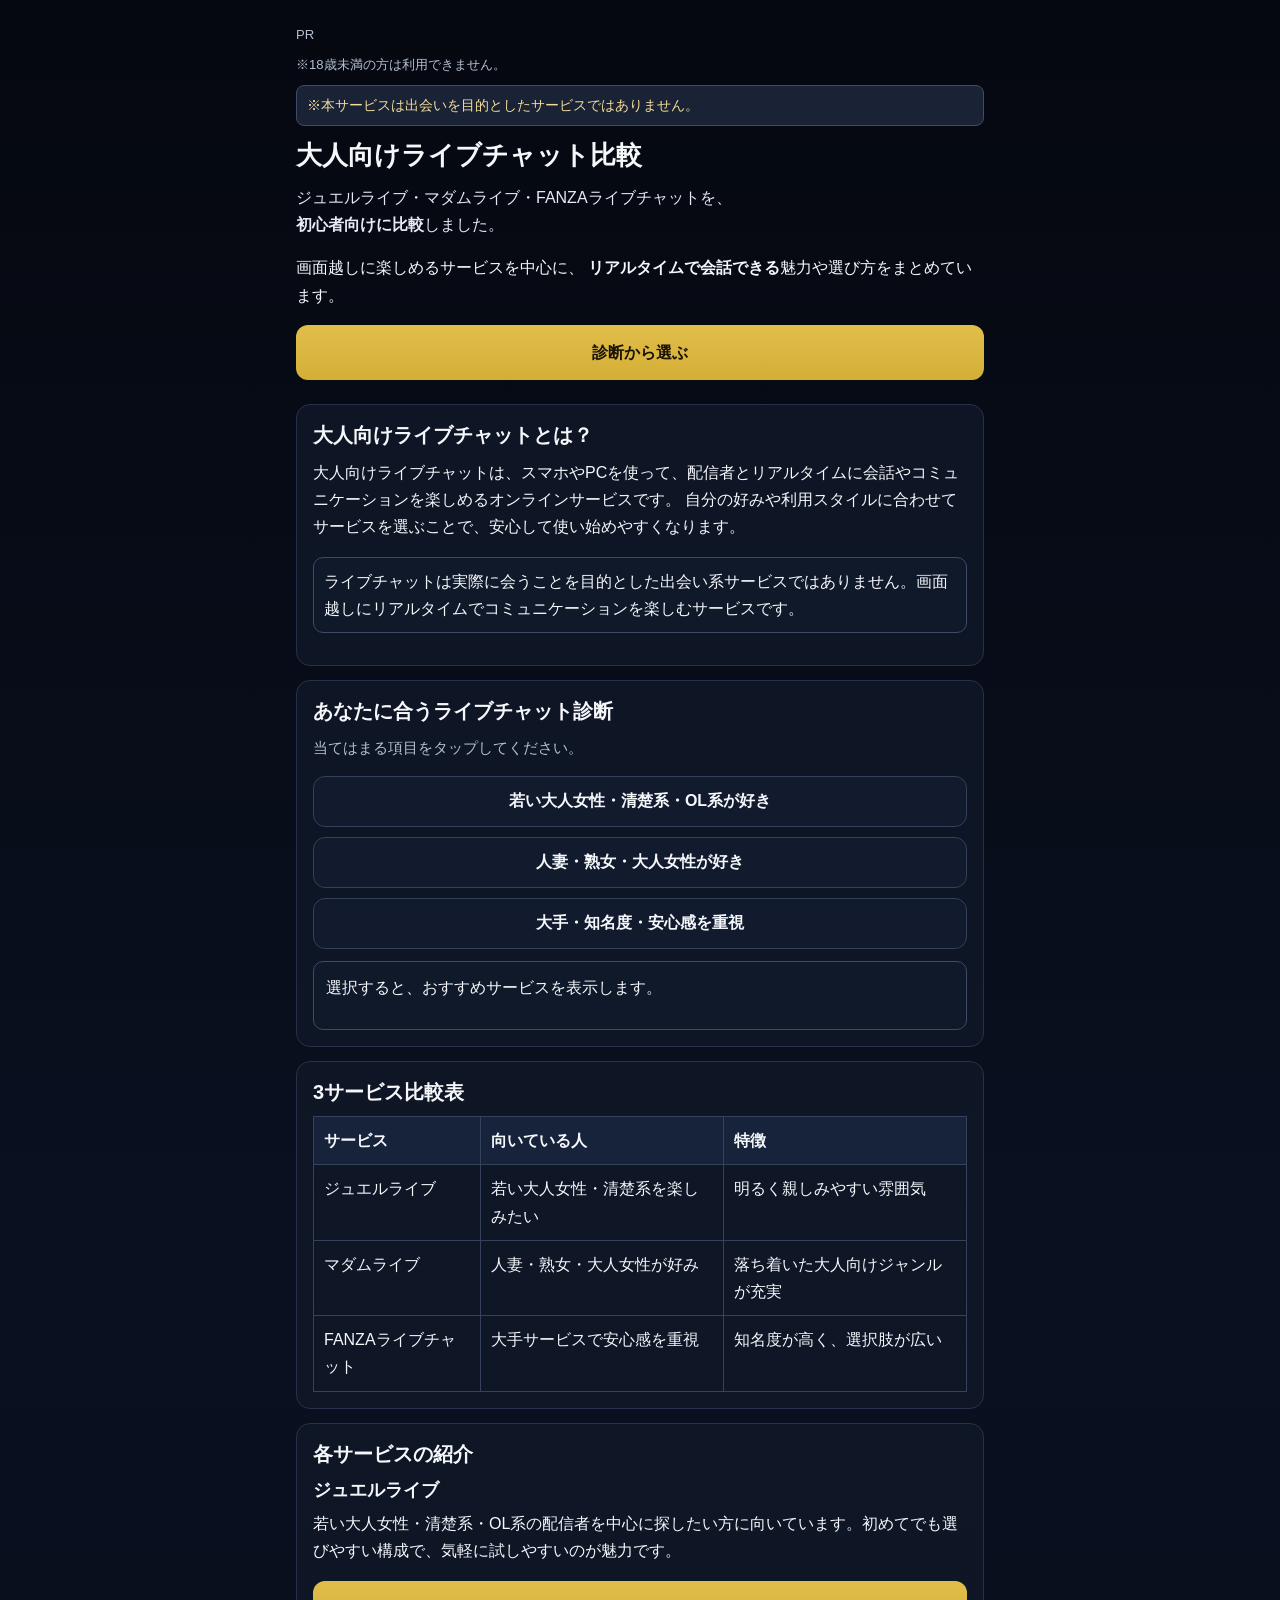
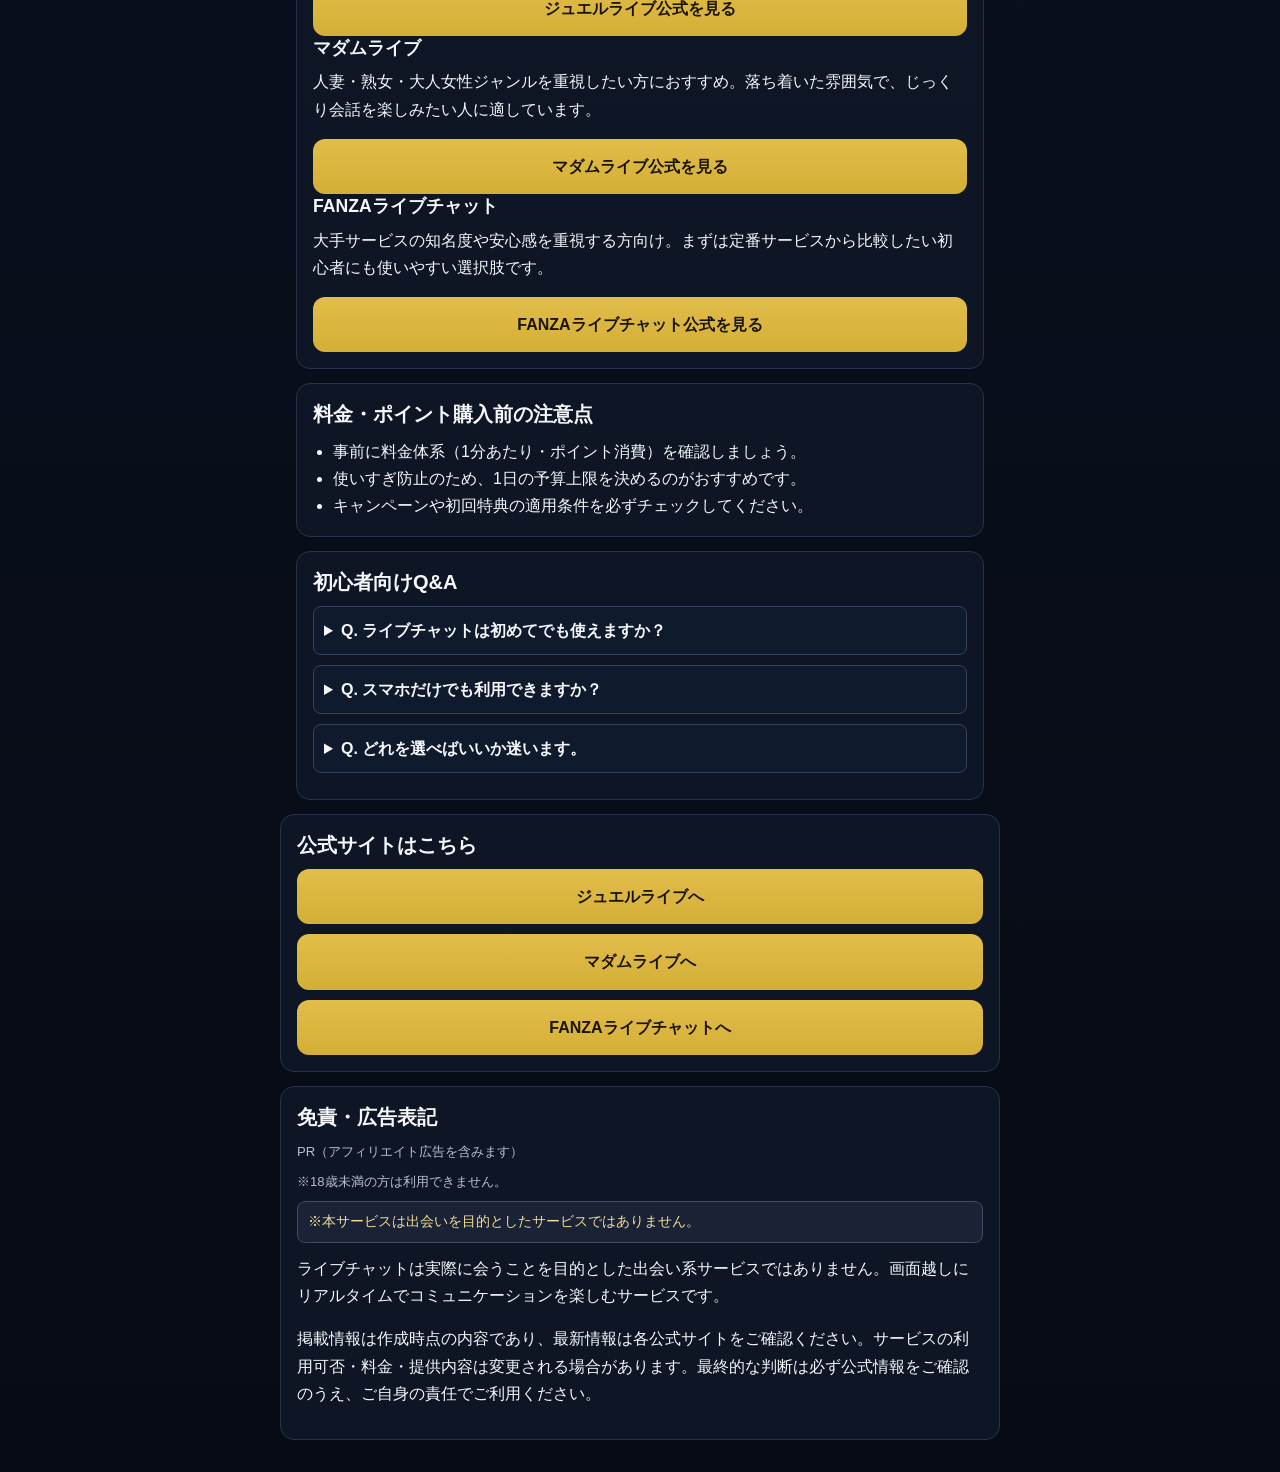
==== index.html @ 8e6421bd "Replace service URL placeholders with provided affiliate URLs" ====
<!doctype html>
<html lang="ja">
  <head>
    <meta charset="UTF-8" />
    <meta name="viewport" content="width=device-width, initial-scale=1.0" />
    <title>成人向けライブチャット比較 | 初心者向けガイド</title>
    <meta
      name="description"
      content="ジュエルライブ・マダムライブ・FANZAライブチャットを初心者向けに比較。画面越しに楽しめる大人向けライブチャットを、リアルタイムで会話できる視点で分かりやすく紹介します。"
    />
    <link rel="stylesheet" href="style.css" />
  </head>
  <body>
    <header class="hero" id="top">
      <p class="pr-tag">PR</p>
      <p class="age-warning">※18歳未満の方は利用できません。</p>
      <p class="notice-emphasis">※本サービスは出会いを目的としたサービスではありません。</p>
      <h1>大人向けライブチャット比較</h1>
      <p class="lead">
        ジュエルライブ・マダムライブ・FANZAライブチャットを、<br />
        <strong>初心者向けに比較</strong>しました。
      </p>
      <p>
        画面越しに楽しめるサービスを中心に、
        <strong>リアルタイムで会話できる</strong>魅力や選び方をまとめています。
      </p>
      <a href="#diagnosis" class="btn btn-primary">診断から選ぶ</a>
    </header>

    <main>
      <section class="card" id="about">
        <h2>大人向けライブチャットとは？</h2>
        <p>
          大人向けライブチャットは、スマホやPCを使って、配信者とリアルタイムに会話やコミュニケーションを楽しめるオンラインサービスです。
          自分の好みや利用スタイルに合わせてサービスを選ぶことで、安心して使い始めやすくなります。
        </p>
        <p class="notice-text">
          ライブチャットは実際に会うことを目的とした出会い系サービスではありません。画面越しにリアルタイムでコミュニケーションを楽しむサービスです。
        </p>
      </section>

      <section class="card" id="diagnosis">
        <h2>あなたに合うライブチャット診断</h2>
        <p class="sub">当てはまる項目をタップしてください。</p>
        <div class="quiz-options">
          <button class="btn quiz-btn" data-type="jewel">若い大人女性・清楚系・OL系が好き</button>
          <button class="btn quiz-btn" data-type="madam">人妻・熟女・大人女性が好き</button>
          <button class="btn quiz-btn" data-type="fanza">大手・知名度・安心感を重視</button>
        </div>
        <div id="quiz-result" class="quiz-result" aria-live="polite">
          <p>選択すると、おすすめサービスを表示します。</p>
        </div>
      </section>

      <section class="card" id="comparison">
        <h2>3サービス比較表</h2>
        <p class="table-hint">横にスクロールできます</p>
        <div class="table-wrap">
          <table>
            <thead>
              <tr>
                <th>サービス</th>
                <th>向いている人</th>
                <th>特徴</th>
              </tr>
            </thead>
            <tbody>
              <tr>
                <td>ジュエルライブ</td>
                <td>若い大人女性・清楚系を楽しみたい</td>
                <td>明るく親しみやすい雰囲気</td>
              </tr>
              <tr>
                <td>マダムライブ</td>
                <td>人妻・熟女・大人女性が好み</td>
                <td>落ち着いた大人向けジャンルが充実</td>
              </tr>
              <tr>
                <td>FANZAライブチャット</td>
                <td>大手サービスで安心感を重視</td>
                <td>知名度が高く、選択肢が広い</td>
              </tr>
            </tbody>
          </table>
        </div>
      </section>

      <section class="card" id="services">
        <h2>各サービスの紹介</h2>

        <article class="service-item" id="jewel">
          <h3>ジュエルライブ</h3>
          <p>
            若い大人女性・清楚系・OL系の配信者を中心に探したい方に向いています。初めてでも選びやすい構成で、気軽に試しやすいのが魅力です。
          </p>
          <a class="btn btn-primary service-link" data-service="jewel" href="#">ジュエルライブ公式を見る</a>
        </article>

        <article class="service-item" id="madam">
          <h3>マダムライブ</h3>
          <p>
            人妻・熟女・大人女性ジャンルを重視したい方におすすめ。落ち着いた雰囲気で、じっくり会話を楽しみたい人に適しています。
          </p>
          <a class="btn btn-primary service-link" data-service="madam" href="#">マダムライブ公式を見る</a>
        </article>

        <article class="service-item" id="fanza">
          <h3>FANZAライブチャット</h3>
          <p>
            大手サービスの知名度や安心感を重視する方向け。まずは定番サービスから比較したい初心者にも使いやすい選択肢です。
          </p>
          <a class="btn btn-primary service-link" data-service="fanza" href="#">FANZAライブチャット公式を見る</a>
        </article>
      </section>

      <section class="card" id="notice">
        <h2>料金・ポイント購入前の注意点</h2>
        <ul>
          <li>事前に料金体系（1分あたり・ポイント消費）を確認しましょう。</li>
          <li>使いすぎ防止のため、1日の予算上限を決めるのがおすすめです。</li>
          <li>キャンペーンや初回特典の適用条件を必ずチェックしてください。</li>
        </ul>
      </section>

      <section class="card" id="faq">
        <h2>初心者向けQ&amp;A</h2>
        <details>
          <summary>Q. ライブチャットは初めてでも使えますか？</summary>
          <p>A. はい。初心者向けガイドやカテゴリ分けがあるサービスを選べば、無理なく始めやすいです。</p>
        </details>
        <details>
          <summary>Q. スマホだけでも利用できますか？</summary>
          <p>A. 多くのサービスはスマホに対応しています。通信環境の安定した場所での利用がおすすめです。</p>
        </details>
        <details>
          <summary>Q. どれを選べばいいか迷います。</summary>
          <p>A. 本ページ上部の診断結果を目安に、好みや重視ポイントに合うサービスから試してみてください。</p>
        </details>
      </section>
    </main>

    <section class="cta card" id="links">
      <h2>公式サイトはこちら</h2>
      <div class="cta-buttons">
        <a class="btn btn-primary service-link" data-service="jewel" href="#">ジュエルライブへ</a>
        <a class="btn btn-primary service-link" data-service="madam" href="#">マダムライブへ</a>
        <a class="btn btn-primary service-link" data-service="fanza" href="#">FANZAライブチャットへ</a>
      </div>
    </section>

    <footer class="footer card" id="disclaimer">
      <h2>免責・広告表記</h2>
      <p class="pr-tag">PR（アフィリエイト広告を含みます）</p>
      <p class="age-warning">※18歳未満の方は利用できません。</p>
      <p class="notice-emphasis">※本サービスは出会いを目的としたサービスではありません。</p>
      <p>
        ライブチャットは実際に会うことを目的とした出会い系サービスではありません。画面越しにリアルタイムでコミュニケーションを楽しむサービスです。
      </p>
      <p>
        掲載情報は作成時点の内容であり、最新情報は各公式サイトをご確認ください。サービスの利用可否・料金・提供内容は変更される場合があります。最終的な判断は必ず公式情報をご確認のうえ、ご自身の責任でご利用ください。
      </p>
    </footer>

    <a href="#links" class="fixed-cta">自分に合うサービスを確認する</a>

    <script src="script.js"></script>
  </body>
</html>
---- style.css ----
:root {
  --bg: #070b14;
  --card: #0f1726;
  --text: #f5f7fb;
  --muted: #b4bfd3;
  --gold: #d4af37;
  --gold-dark: #b8952f;
  --line: #27324a;
  --notice-bg: #1a2235;
}

* {
  box-sizing: border-box;
}

body {
  margin: 0;
  padding-bottom: 92px;
  font-family: -apple-system, BlinkMacSystemFont, "Segoe UI", Roboto, "Hiragino Kaku Gothic ProN", "Yu Gothic", sans-serif;
  color: var(--text);
  background: linear-gradient(180deg, #05080f 0%, #0a1020 40%, #070b14 100%);
  line-height: 1.7;
}

main,
.hero,
.cta,
.footer {
  width: min(100%, 720px);
  margin: 0 auto;
  padding: 0 16px;
}

.hero {
  padding-top: 24px;
  padding-bottom: 10px;
}

.pr-tag,
.age-warning {
  margin: 0 0 8px;
  font-size: 0.82rem;
  color: var(--muted);
}

.notice-emphasis {
  margin: 0 0 12px;
  font-size: 0.87rem;
  color: #f3dd99;
  background: var(--notice-bg);
  border: 1px solid #3f4c67;
  border-radius: 8px;
  padding: 8px 10px;
}

.notice-text {
  margin-top: 10px;
  padding: 10px;
  border-radius: 10px;
  border: 1px solid #3d4b68;
  background: #10192a;
}

h1,
h2,
h3 {
  line-height: 1.4;
  margin-top: 0;
}

h1 { font-size: 1.6rem; margin-bottom: 10px; }
h2 { font-size: 1.25rem; margin-bottom: 10px; }
h3 { font-size: 1.1rem; margin-bottom: 8px; }

p { margin-top: 0; }

.lead {
  font-size: 1rem;
  color: #e7ebf7;
}

.card {
  background: rgba(15, 23, 38, 0.95);
  border: 1px solid var(--line);
  border-radius: 14px;
  padding: 16px;
  margin: 14px auto;
}

.sub {
  color: var(--muted);
  font-size: 0.95rem;
}

.btn {
  display: inline-block;
  width: 100%;
  text-align: center;
  text-decoration: none;
  border: 0;
  border-radius: 12px;
  padding: 14px 16px;
  font-size: 1rem;
  font-weight: 700;
  cursor: pointer;
}

.btn-primary {
  background: linear-gradient(180deg, #e1bd4a, var(--gold));
  color: #1b1405;
}

.btn-primary:active,
.btn-primary:hover {
  background: linear-gradient(180deg, #edca5a, var(--gold-dark));
}

.quiz-options {
  display: grid;
  gap: 10px;
}

.quiz-btn {
  background: #111b2d;
  color: var(--text);
  border: 1px solid #33405b;
}

.quiz-result {
  margin-top: 12px;
  padding: 12px;
  border-radius: 10px;
  border: 1px solid #3d4b68;
  background: #10192a;
}

.table-wrap {
  overflow-x: auto;
}

table {
  width: 100%;
  min-width: 560px;
  border-collapse: collapse;
}

th,
td {
  border: 1px solid #36425c;
  padding: 10px;
  text-align: left;
  vertical-align: top;
}

th {
  background: #17233a;
}

ul {
  padding-left: 20px;
  margin: 8px 0 0;
}

details {
  border: 1px solid #34415d;
  border-radius: 8px;
  padding: 10px;
  background: #101a2d;
  margin-bottom: 10px;
}

summary {
  cursor: pointer;
  font-weight: 600;
}

.cta-buttons {
  display: grid;
  gap: 10px;
}

.footer {
  margin-bottom: 32px;
}


.table-hint {
  margin: 0 0 8px;
  font-size: 0.82rem;
  color: var(--muted);
}

.fixed-cta {
  position: fixed;
  left: 50%;
  bottom: calc(12px + env(safe-area-inset-bottom));
  transform: translateX(-50%);
  width: min(calc(100% - 24px), 688px);
  z-index: 999;
  text-align: center;
  text-decoration: none;
  border-radius: 12px;
  padding: 14px 16px;
  font-size: 1rem;
  font-weight: 700;
  color: #1b1405;
  background: linear-gradient(180deg, #e1bd4a, var(--gold));
  border: 1px solid #d5b13a;
  box-shadow: 0 8px 24px rgba(0, 0, 0, 0.45);
}

.fixed-cta:active,
.fixed-cta:hover {
  background: linear-gradient(180deg, #edca5a, var(--gold-dark));
}

@media (min-width: 769px) {
  .table-hint {
    display: none;
  }

  .fixed-cta {
    display: none;
  }

  body {
    padding-bottom: 0;
  }
}
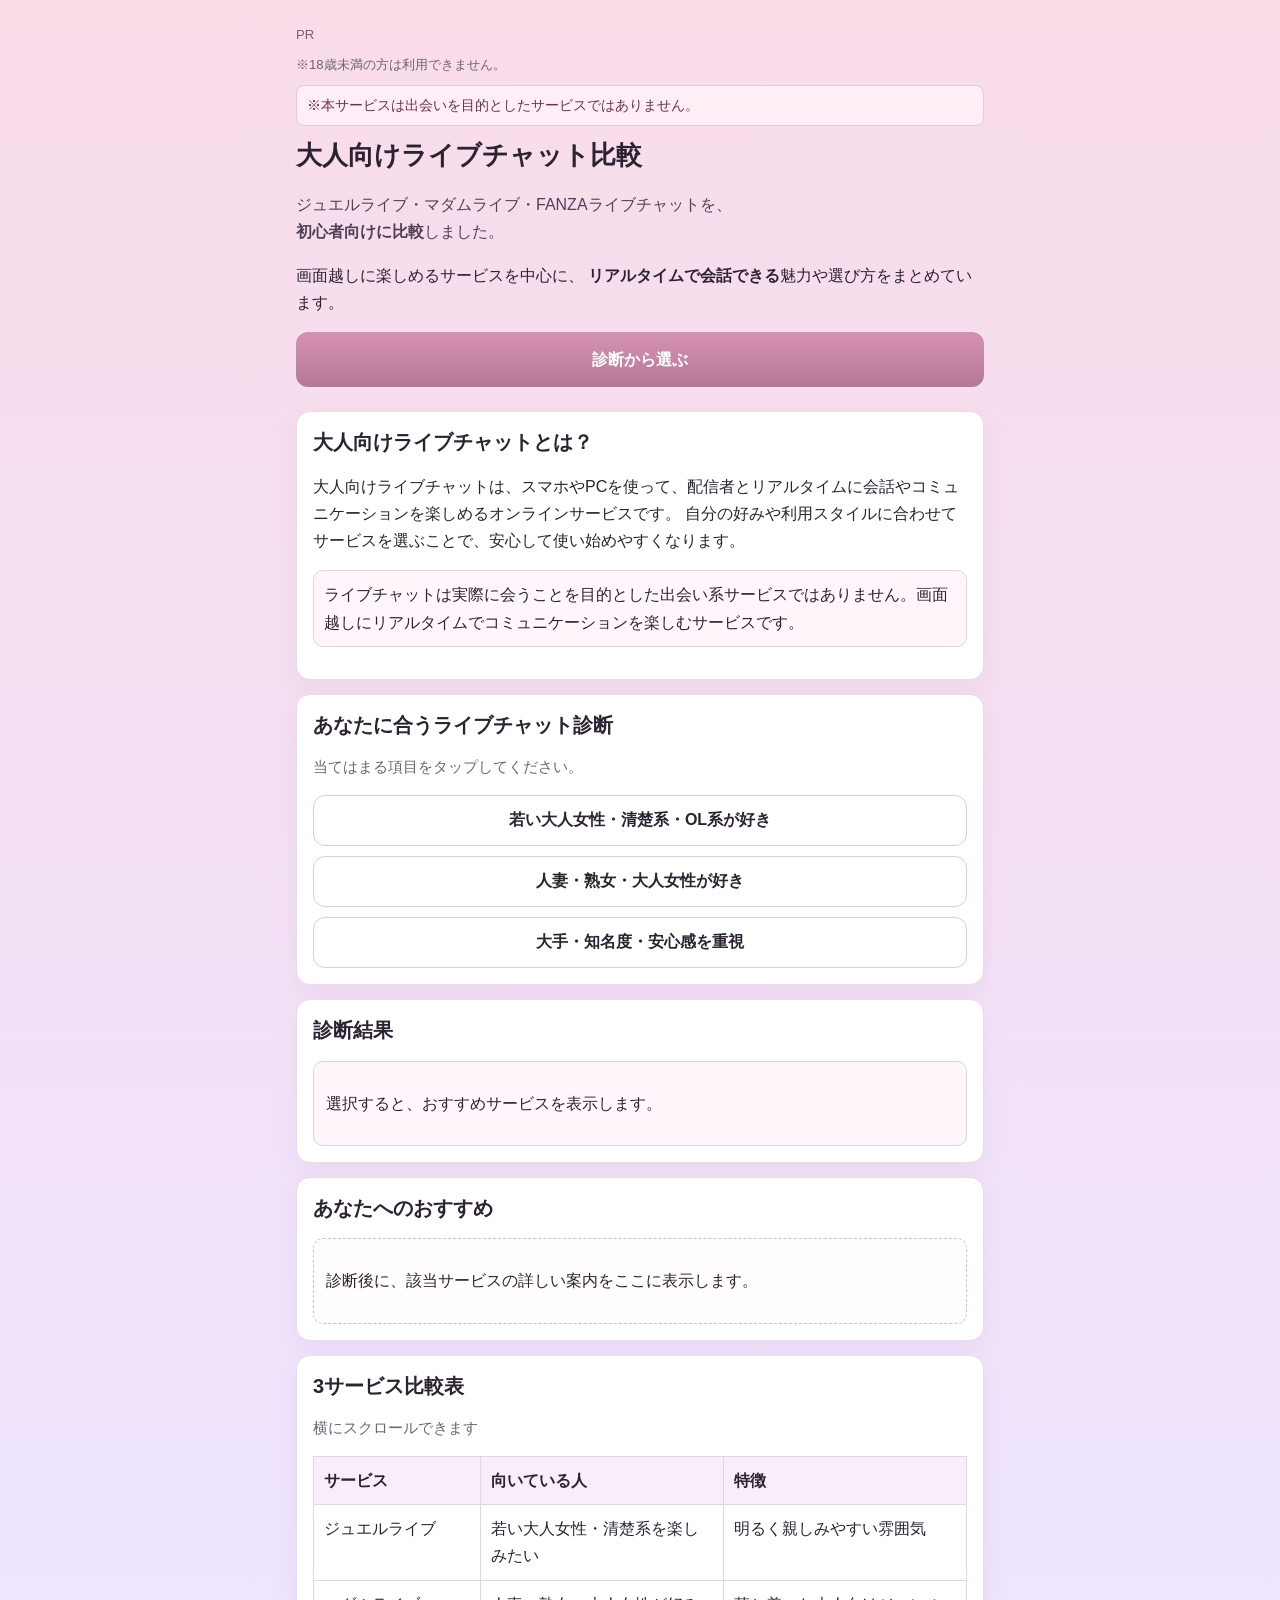
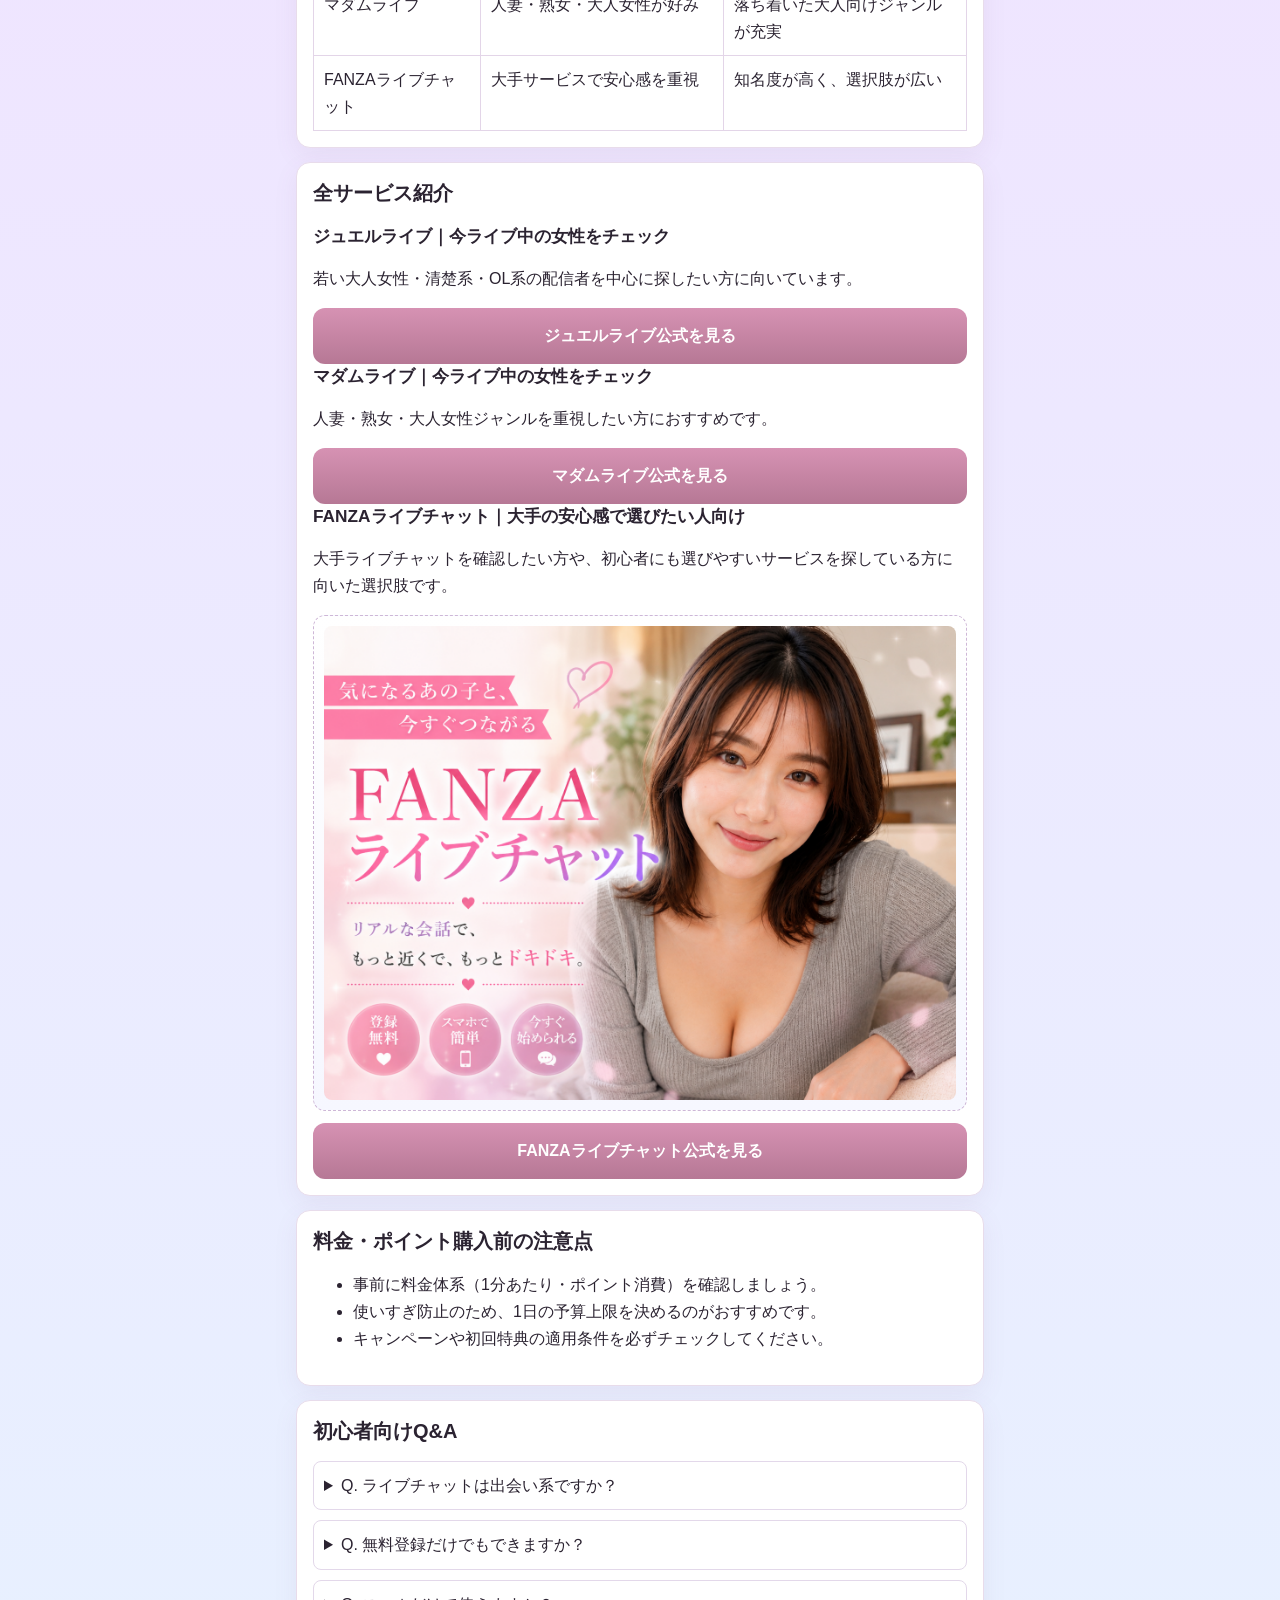
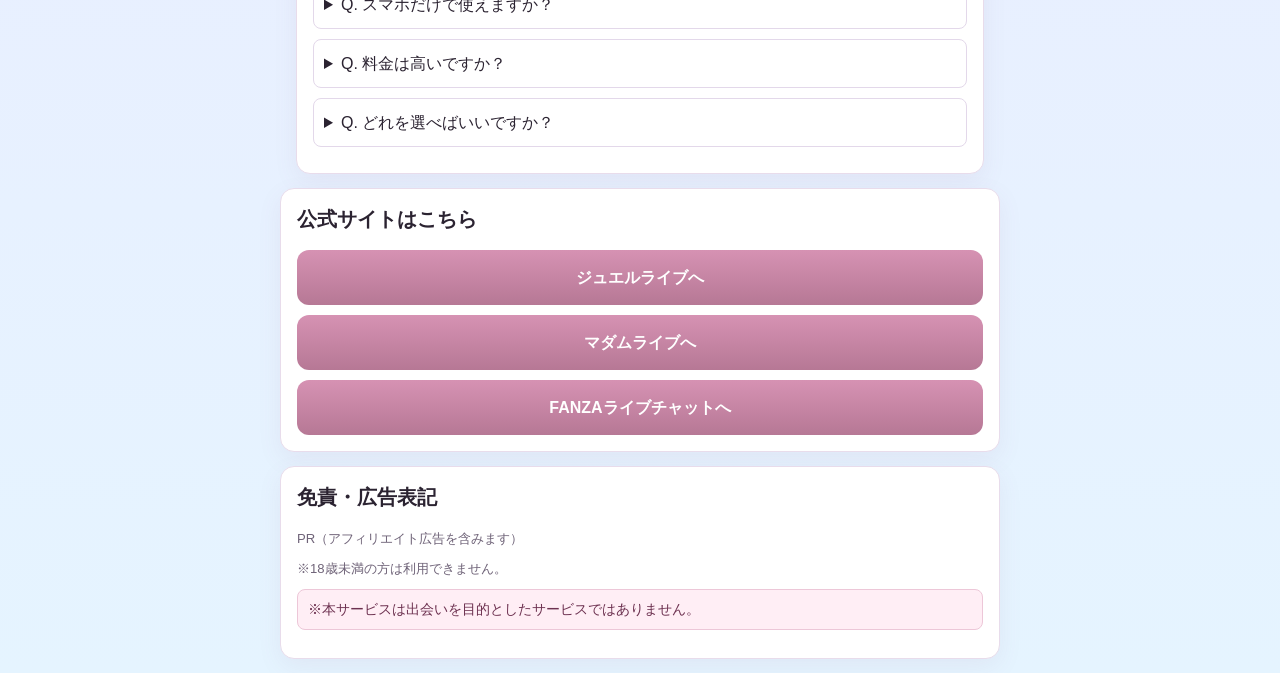
==== commit 65632d9c: "Adjust FANZA spotlight button label in diagnosis result" ====
--- a/index.html
+++ b/index.html
@@ -47,8 +47,19 @@
           <button class="btn quiz-btn" data-type="madam">人妻・熟女・大人女性が好き</button>
           <button class="btn quiz-btn" data-type="fanza">大手・知名度・安心感を重視</button>
         </div>
+      </section>
+
+      <section class="card" id="result-card">
+        <h2>診断結果</h2>
         <div id="quiz-result" class="quiz-result" aria-live="polite">
           <p>選択すると、おすすめサービスを表示します。</p>
+        </div>
+      </section>
+
+      <section class="card" id="featured-service">
+        <h2>あなたへのおすすめ</h2>
+        <div id="service-spotlight" class="service-spotlight" aria-live="polite">
+          <p>診断後に、該当サービスの詳しい案内をここに表示します。</p>
         </div>
       </section>
 
@@ -86,29 +97,38 @@
       </section>
 
       <section class="card" id="services">
-        <h2>各サービスの紹介</h2>
+        <h2>全サービス紹介</h2>
 
         <article class="service-item" id="jewel">
-          <h3>ジュエルライブ</h3>
-          <p>
-            若い大人女性・清楚系・OL系の配信者を中心に探したい方に向いています。初めてでも選びやすい構成で、気軽に試しやすいのが魅力です。
-          </p>
+          <h3>ジュエルライブ｜今ライブ中の女性をチェック</h3>
+          <p>若い大人女性・清楚系・OL系の配信者を中心に探したい方に向いています。</p>
+          <div id="OnlinegirlMovieJewel" data-head="yes" data-movie="yes" data-insert="yes" data-view="5" data-width="250" data-code="MLA5685">
+            <link rel="stylesheet" href="https://hananokai.tv/mlive/mlive.sp.onlinegirl-movie.stylesheet.php?id=OnlinegirlMovieJewel">
+            <script type="text/javascript" charset="UTF-8" src="https://hananokai.tv/mlive/mlive.sp.onlinegirl-movie.javascript2.php?site=jewel&id=OnlinegirlMovieJewel&code=MLA5685&more=yes&head=yes&view=5&seika=10000&taiki=1&normal=1&two=1" async defer></script>
+          </div>
           <a class="btn btn-primary service-link" data-service="jewel" href="#">ジュエルライブ公式を見る</a>
         </article>
 
         <article class="service-item" id="madam">
-          <h3>マダムライブ</h3>
-          <p>
-            人妻・熟女・大人女性ジャンルを重視したい方におすすめ。落ち着いた雰囲気で、じっくり会話を楽しみたい人に適しています。
-          </p>
+          <h3>マダムライブ｜今ライブ中の女性をチェック</h3>
+          <p>人妻・熟女・大人女性ジャンルを重視したい方におすすめです。</p>
+          <div id="OnlinegirlMovieMadam" data-head="yes" data-movie="yes" data-insert="yes" data-view="5" data-width="250" data-code="MLA5685">
+            <link rel="stylesheet" href="https://hananokai.tv/mlive/mlive.sp.onlinegirl-movie.stylesheet.php?id=OnlinegirlMovieMadam">
+            <script type="text/javascript" charset="UTF-8" src="https://hananokai.tv/mlive/mlive.sp.onlinegirl-movie.javascript2.php?site=madam&id=OnlinegirlMovieMadam&code=MLA5685&more=yes&head=yes&view=5&seika=10000&taiki=1&normal=1&two=1" async defer></script>
+          </div>
           <a class="btn btn-primary service-link" data-service="madam" href="#">マダムライブ公式を見る</a>
         </article>
 
         <article class="service-item" id="fanza">
-          <h3>FANZAライブチャット</h3>
-          <p>
-            大手サービスの知名度や安心感を重視する方向け。まずは定番サービスから比較したい初心者にも使いやすい選択肢です。
-          </p>
+          <h3>FANZAライブチャット｜大手の安心感で選びたい人向け</h3>
+          <p>大手ライブチャットを確認したい方や、初心者にも選びやすいサービスを探している方に向いた選択肢です。</p>
+          <div class="fanza-image-frame" id="fanza-image-frame">
+            <div class="fanza-fallback" id="fanza-fallback">
+              <h4>FANZAライブチャット</h4>
+              <p>大手サービスの安心感を重視したい人向け。まずは定番のライブチャットから比較したい初心者にも選びやすいサービスです。</p>
+            </div>
+            <img id="fanza-card-image" src="fanza-card.png.PNG" alt="FANZAライブチャットの案内画像" />
+          </div>
           <a class="btn btn-primary service-link" data-service="fanza" href="#">FANZAライブチャット公式を見る</a>
         </article>
       </section>
@@ -125,16 +145,24 @@
       <section class="card" id="faq">
         <h2>初心者向けQ&amp;A</h2>
         <details>
-          <summary>Q. ライブチャットは初めてでも使えますか？</summary>
-          <p>A. はい。初心者向けガイドやカテゴリ分けがあるサービスを選べば、無理なく始めやすいです。</p>
+          <summary>Q. ライブチャットは出会い系ですか？</summary>
+          <p>A. いいえ。実際に会うことを目的としたサービスではなく、画面越しにリアルタイムで会話やコミュニケーションを楽しむサービスです。</p>
         </details>
         <details>
-          <summary>Q. スマホだけでも利用できますか？</summary>
-          <p>A. 多くのサービスはスマホに対応しています。通信環境の安定した場所での利用がおすすめです。</p>
+          <summary>Q. 無料登録だけでもできますか？</summary>
+          <p>A. 登録自体は無料のサービスが多いですが、実際に楽しむにはポイント購入が必要になる場合があります。</p>
         </details>
         <details>
-          <summary>Q. どれを選べばいいか迷います。</summary>
-          <p>A. 本ページ上部の診断結果を目安に、好みや重視ポイントに合うサービスから試してみてください。</p>
+          <summary>Q. スマホだけで使えますか？</summary>
+          <p>A. 多くのライブチャットはスマホから利用できます。通信環境の安定した場所での利用がおすすめです。</p>
+        </details>
+        <details>
+          <summary>Q. 料金は高いですか？</summary>
+          <p>A. 使い方によって変わります。事前にポイント消費や料金体系を確認し、予算を決めて使うのがおすすめです。</p>
+        </details>
+        <details>
+          <summary>Q. どれを選べばいいですか？</summary>
+          <p>A. 若い大人女性・清楚系・OL系が好きならジュエルライブ、人妻・熟女・大人女性が好きならマダムライブ、大手の安心感を重視するならFANZAライブチャットが分かりやすいです。</p>
         </details>
       </section>
     </main>
@@ -153,15 +181,7 @@
       <p class="pr-tag">PR（アフィリエイト広告を含みます）</p>
       <p class="age-warning">※18歳未満の方は利用できません。</p>
       <p class="notice-emphasis">※本サービスは出会いを目的としたサービスではありません。</p>
-      <p>
-        ライブチャットは実際に会うことを目的とした出会い系サービスではありません。画面越しにリアルタイムでコミュニケーションを楽しむサービスです。
-      </p>
-      <p>
-        掲載情報は作成時点の内容であり、最新情報は各公式サイトをご確認ください。サービスの利用可否・料金・提供内容は変更される場合があります。最終的な判断は必ず公式情報をご確認のうえ、ご自身の責任でご利用ください。
-      </p>
     </footer>
-
-    <a href="#links" class="fixed-cta">自分に合うサービスを確認する</a>
 
     <script src="script.js"></script>
   </body>
--- a/style.css
+++ b/style.css
@@ -1,229 +1,52 @@
 :root {
-  --bg: #070b14;
-  --card: #0f1726;
-  --text: #f5f7fb;
-  --muted: #b4bfd3;
-  --gold: #d4af37;
-  --gold-dark: #b8952f;
-  --line: #27324a;
-  --notice-bg: #1a2235;
+  --bg: #fffafc;
+  --card: #ffffff;
+  --text: #2b2331;
+  --muted: #6f6378;
+  --pink: #f9dce8;
+  --purple: #efe5ff;
+  --blue: #e5f4ff;
+  --line: #e8dceb;
+  --accent: #b67895;
+  --accent-strong: #9b4f73;
 }
 
-* {
-  box-sizing: border-box;
-}
-
+* { box-sizing: border-box; }
 body {
   margin: 0;
-  padding-bottom: 92px;
   font-family: -apple-system, BlinkMacSystemFont, "Segoe UI", Roboto, "Hiragino Kaku Gothic ProN", "Yu Gothic", sans-serif;
   color: var(--text);
-  background: linear-gradient(180deg, #05080f 0%, #0a1020 40%, #070b14 100%);
+  background: linear-gradient(180deg, var(--pink) 0%, var(--purple) 40%, var(--blue) 100%);
   line-height: 1.7;
 }
 
-main,
-.hero,
-.cta,
-.footer {
-  width: min(100%, 720px);
-  margin: 0 auto;
-  padding: 0 16px;
-}
-
-.hero {
-  padding-top: 24px;
-  padding-bottom: 10px;
-}
-
-.pr-tag,
-.age-warning {
-  margin: 0 0 8px;
-  font-size: 0.82rem;
-  color: var(--muted);
-}
-
-.notice-emphasis {
-  margin: 0 0 12px;
-  font-size: 0.87rem;
-  color: #f3dd99;
-  background: var(--notice-bg);
-  border: 1px solid #3f4c67;
-  border-radius: 8px;
-  padding: 8px 10px;
-}
-
-.notice-text {
-  margin-top: 10px;
-  padding: 10px;
-  border-radius: 10px;
-  border: 1px solid #3d4b68;
-  background: #10192a;
-}
-
-h1,
-h2,
-h3 {
-  line-height: 1.4;
-  margin-top: 0;
-}
-
-h1 { font-size: 1.6rem; margin-bottom: 10px; }
-h2 { font-size: 1.25rem; margin-bottom: 10px; }
-h3 { font-size: 1.1rem; margin-bottom: 8px; }
-
-p { margin-top: 0; }
-
-.lead {
-  font-size: 1rem;
-  color: #e7ebf7;
-}
-
-.card {
-  background: rgba(15, 23, 38, 0.95);
-  border: 1px solid var(--line);
-  border-radius: 14px;
-  padding: 16px;
-  margin: 14px auto;
-}
-
-.sub {
-  color: var(--muted);
-  font-size: 0.95rem;
-}
-
-.btn {
-  display: inline-block;
-  width: 100%;
-  text-align: center;
-  text-decoration: none;
-  border: 0;
-  border-radius: 12px;
-  padding: 14px 16px;
-  font-size: 1rem;
-  font-weight: 700;
-  cursor: pointer;
-}
-
-.btn-primary {
-  background: linear-gradient(180deg, #e1bd4a, var(--gold));
-  color: #1b1405;
-}
-
-.btn-primary:active,
-.btn-primary:hover {
-  background: linear-gradient(180deg, #edca5a, var(--gold-dark));
-}
-
-.quiz-options {
-  display: grid;
-  gap: 10px;
-}
-
-.quiz-btn {
-  background: #111b2d;
-  color: var(--text);
-  border: 1px solid #33405b;
-}
-
-.quiz-result {
-  margin-top: 12px;
-  padding: 12px;
-  border-radius: 10px;
-  border: 1px solid #3d4b68;
-  background: #10192a;
-}
-
-.table-wrap {
-  overflow-x: auto;
-}
-
-table {
-  width: 100%;
-  min-width: 560px;
-  border-collapse: collapse;
-}
-
-th,
-td {
-  border: 1px solid #36425c;
-  padding: 10px;
-  text-align: left;
-  vertical-align: top;
-}
-
-th {
-  background: #17233a;
-}
-
-ul {
-  padding-left: 20px;
-  margin: 8px 0 0;
-}
-
-details {
-  border: 1px solid #34415d;
-  border-radius: 8px;
-  padding: 10px;
-  background: #101a2d;
-  margin-bottom: 10px;
-}
-
-summary {
-  cursor: pointer;
-  font-weight: 600;
-}
-
-.cta-buttons {
-  display: grid;
-  gap: 10px;
-}
-
-.footer {
-  margin-bottom: 32px;
-}
-
-
-.table-hint {
-  margin: 0 0 8px;
-  font-size: 0.82rem;
-  color: var(--muted);
-}
-
-.fixed-cta {
-  position: fixed;
-  left: 50%;
-  bottom: calc(12px + env(safe-area-inset-bottom));
-  transform: translateX(-50%);
-  width: min(calc(100% - 24px), 688px);
-  z-index: 999;
-  text-align: center;
-  text-decoration: none;
-  border-radius: 12px;
-  padding: 14px 16px;
-  font-size: 1rem;
-  font-weight: 700;
-  color: #1b1405;
-  background: linear-gradient(180deg, #e1bd4a, var(--gold));
-  border: 1px solid #d5b13a;
-  box-shadow: 0 8px 24px rgba(0, 0, 0, 0.45);
-}
-
-.fixed-cta:active,
-.fixed-cta:hover {
-  background: linear-gradient(180deg, #edca5a, var(--gold-dark));
-}
-
-@media (min-width: 769px) {
-  .table-hint {
-    display: none;
-  }
-
-  .fixed-cta {
-    display: none;
-  }
-
-  body {
-    padding-bottom: 0;
-  }
-}
+main, .hero, .cta, .footer { width: min(100%, 720px); margin: 0 auto; padding: 0 16px; }
+.hero { padding-top: 24px; padding-bottom: 10px; }
+.pr-tag, .age-warning { margin: 0 0 8px; font-size: .82rem; color: var(--muted); }
+.notice-emphasis { margin: 0 0 12px; font-size: .87rem; color: #6d3150; background: #ffeef5; border: 1px solid #edc7d8; border-radius: 8px; padding: 8px 10px; }
+.notice-text { margin-top: 10px; padding: 10px; border-radius: 10px; border: 1px solid #e6d3eb; background: #fff6fb; }
+h1,h2,h3 { line-height: 1.4; margin-top: 0; }
+h1 { font-size: 1.6rem; }
+h2 { font-size: 1.25rem; }
+h3 { font-size: 1.08rem; }
+.lead { color: #4f4158; }
+.card { background: var(--card); border: 1px solid var(--line); border-radius: 14px; padding: 16px; margin: 14px auto; box-shadow: 0 8px 24px rgba(140, 89, 131, 0.08); }
+.sub, .table-hint { color: var(--muted); font-size: .92rem; }
+.btn { display:inline-block; width:100%; text-align:center; text-decoration:none; border:0; border-radius:12px; padding:14px 16px; font-size:1rem; font-weight:700; cursor:pointer; }
+.btn-primary { background: linear-gradient(180deg, #d692b3, var(--accent)); color: #fff; }
+.btn-primary:hover,.btn-primary:active { background: linear-gradient(180deg, #c980a4, var(--accent-strong)); }
+.quiz-options,.cta-buttons { display:grid; gap:10px; }
+.quiz-btn { background:#fff; color:var(--text); border:1px solid #dfc8e3; }
+.quiz-result { margin-top: 12px; padding: 12px; border-radius: 10px; border:1px solid #e1d1e6; background: #fff7fb; }
+.service-spotlight { padding: 12px; border:1px dashed #dcb8cb; border-radius:10px; background:#fffdfd; }
+.table-wrap { overflow-x: auto; }
+table { width:100%; min-width:560px; border-collapse:collapse; }
+th,td { border:1px solid #e3d5e8; padding:10px; text-align:left; vertical-align:top; }
+th { background:#f7edfb; }
+details { border:1px solid #e3d8ea; border-radius:8px; padding:10px; background:#fff; margin-bottom: 10px; }
+.fanza-image-frame { margin: 12px 0; border:1px dashed #ceb7d7; background: linear-gradient(180deg, #fff, #f6f7ff); border-radius:12px; padding:10px; }
+.fanza-image-frame img { width:100%; display:block; border-radius:8px; }
+.fanza-fallback { display:none; background:#ffffff; border:1px solid #e4d2ea; border-radius:10px; padding:12px; }
+.fanza-fallback h4 { margin:0 0 8px; font-size:1rem; }
+.fanza-fallback p { margin:0; color:#4f4158; font-size:.95rem; }
+#OnlinegirlMovieJewel,#OnlinegirlMovieMadam { margin: 10px 0; }
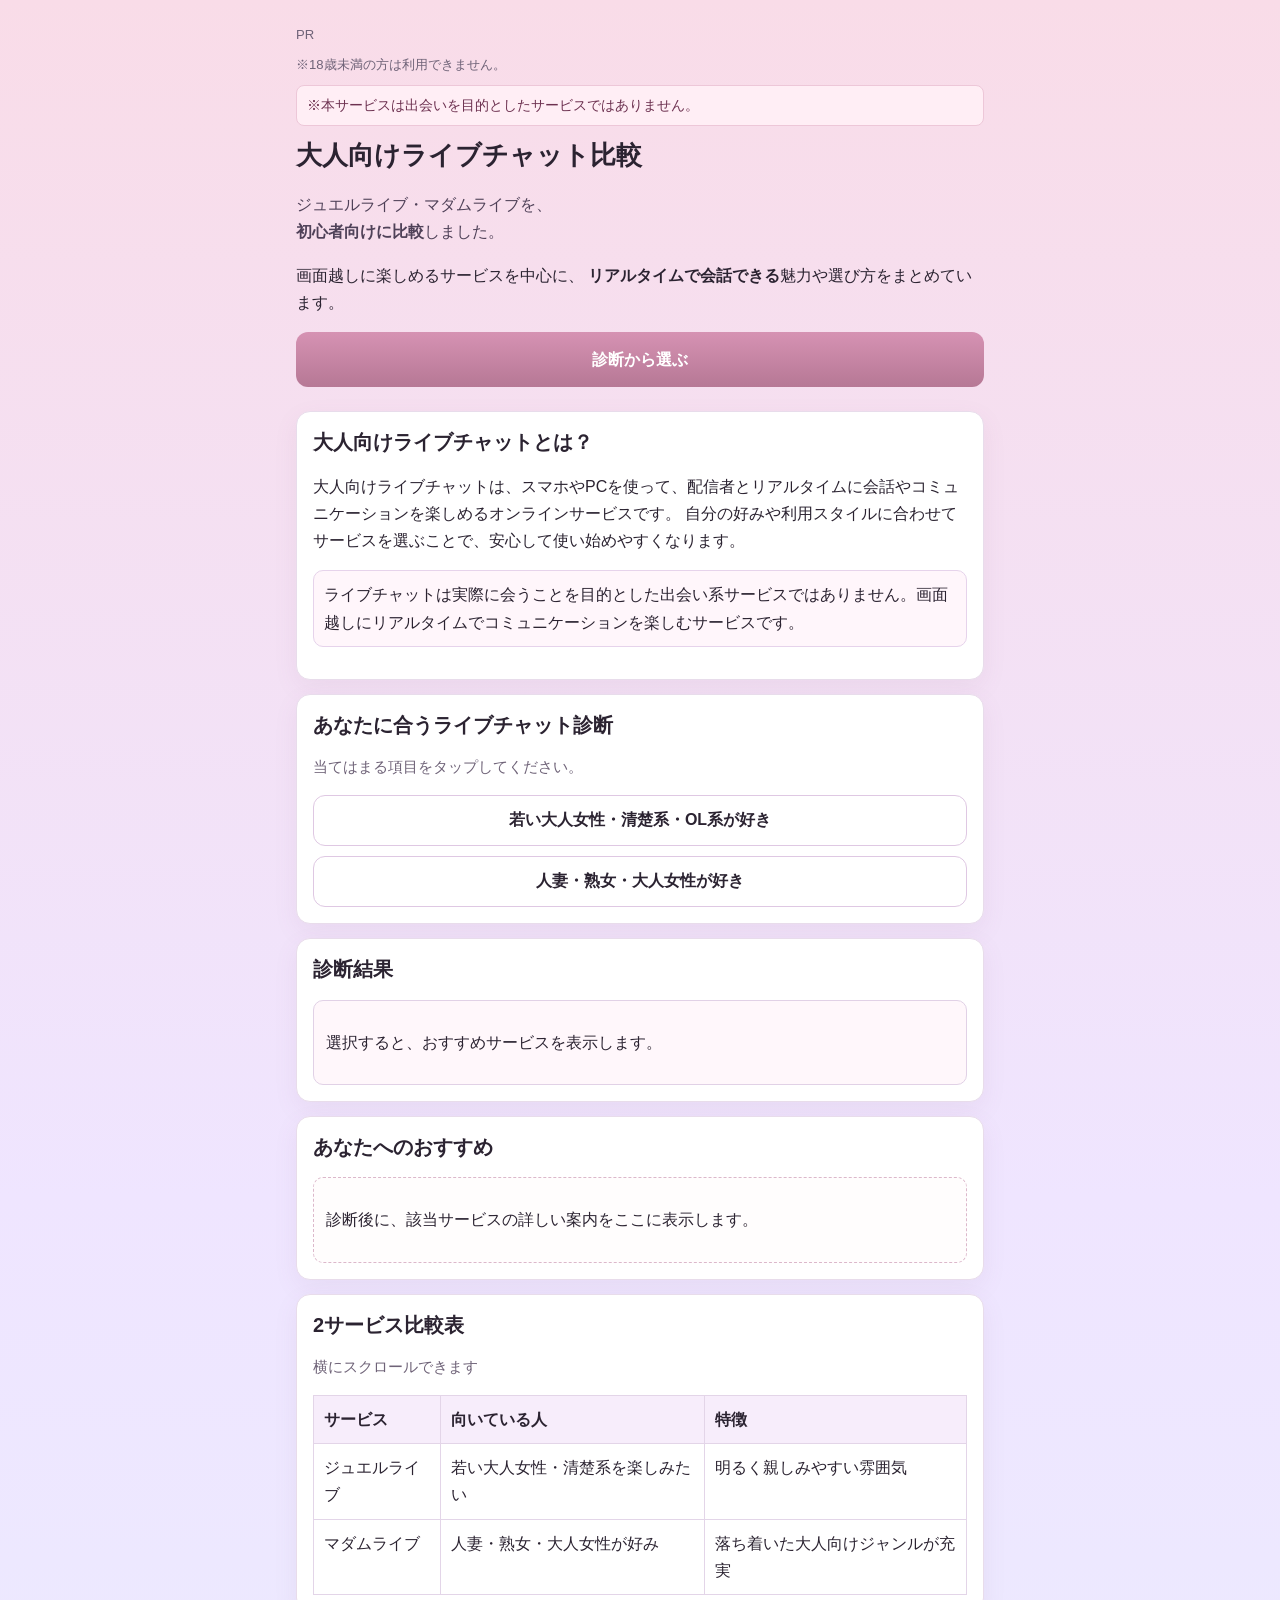
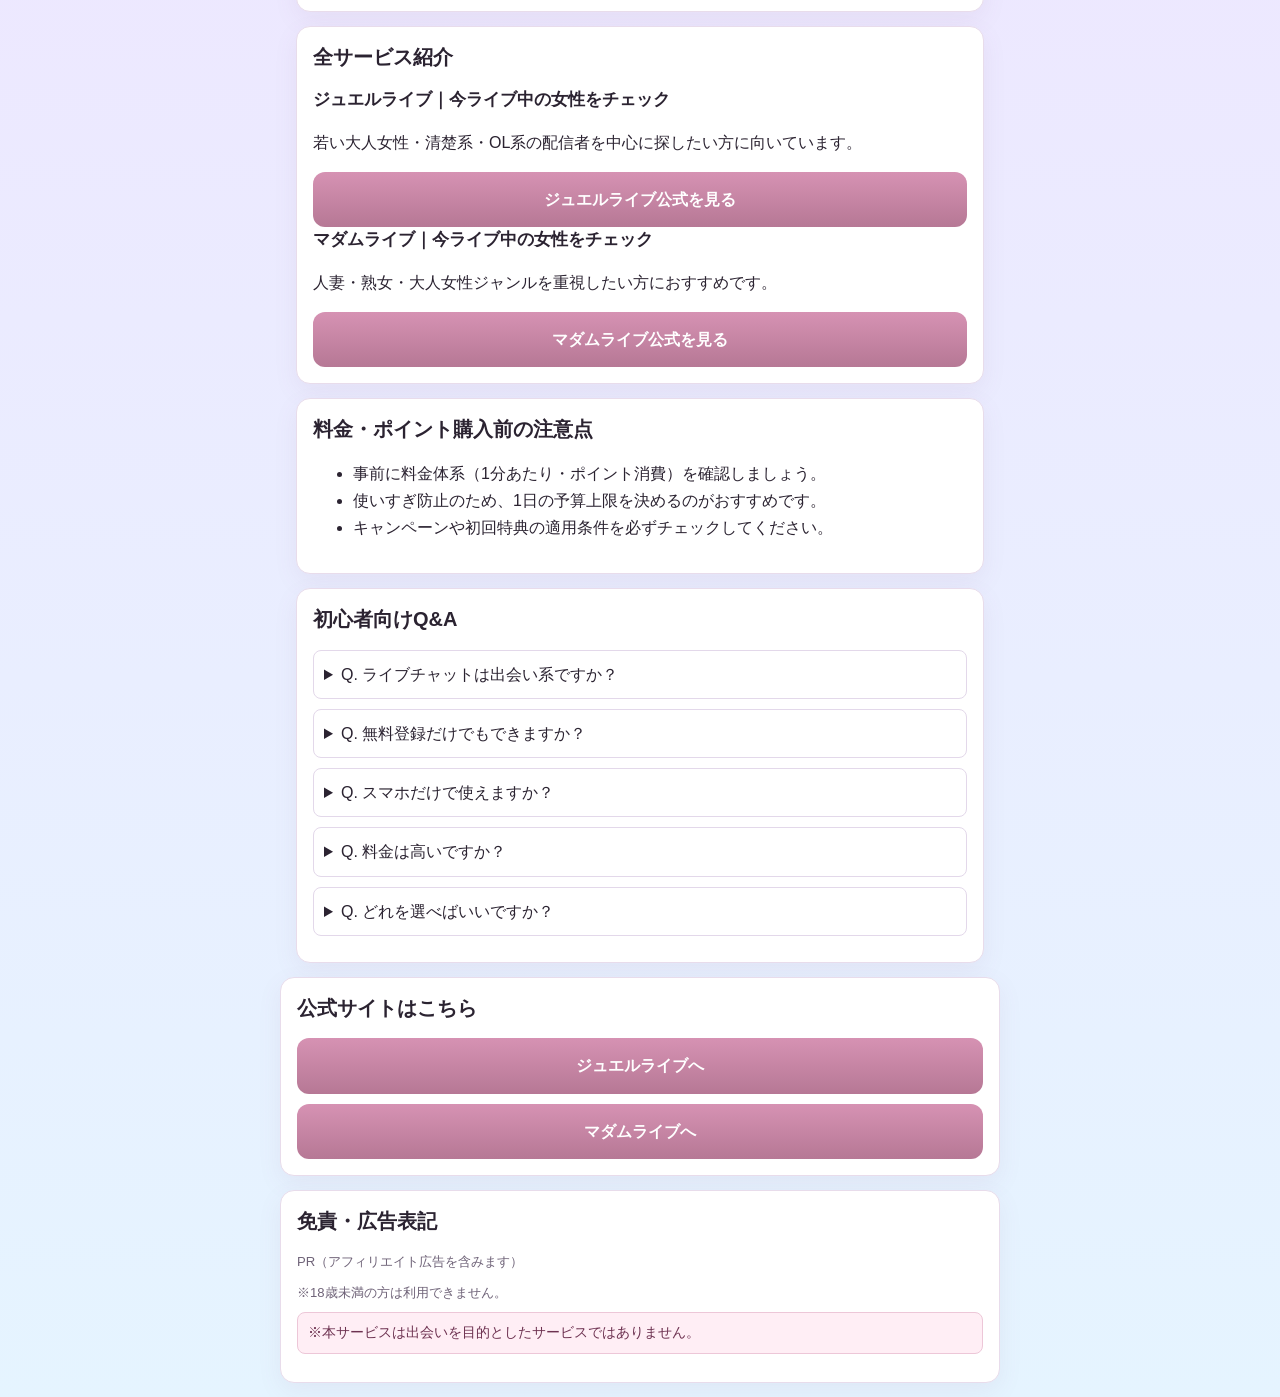
==== commit 6a95edd4: "Remove FANZA from LP" ====
--- a/index.html
+++ b/index.html
@@ -6,7 +6,7 @@
     <title>成人向けライブチャット比較 | 初心者向けガイド</title>
     <meta
       name="description"
-      content="ジュエルライブ・マダムライブ・FANZAライブチャットを初心者向けに比較。画面越しに楽しめる大人向けライブチャットを、リアルタイムで会話できる視点で分かりやすく紹介します。"
+      content="ジュエルライブ・マダムライブを初心者向けに比較。画面越しに楽しめる大人向けライブチャットを、リアルタイムで会話できる視点で分かりやすく紹介します。"
     />
     <link rel="stylesheet" href="style.css" />
   </head>
@@ -17,7 +17,7 @@
       <p class="notice-emphasis">※本サービスは出会いを目的としたサービスではありません。</p>
       <h1>大人向けライブチャット比較</h1>
       <p class="lead">
-        ジュエルライブ・マダムライブ・FANZAライブチャットを、<br />
+        ジュエルライブ・マダムライブを、<br />
         <strong>初心者向けに比較</strong>しました。
       </p>
       <p>
@@ -45,7 +45,6 @@
         <div class="quiz-options">
           <button class="btn quiz-btn" data-type="jewel">若い大人女性・清楚系・OL系が好き</button>
           <button class="btn quiz-btn" data-type="madam">人妻・熟女・大人女性が好き</button>
-          <button class="btn quiz-btn" data-type="fanza">大手・知名度・安心感を重視</button>
         </div>
       </section>
 
@@ -64,7 +63,7 @@
       </section>
 
       <section class="card" id="comparison">
-        <h2>3サービス比較表</h2>
+        <h2>2サービス比較表</h2>
         <p class="table-hint">横にスクロールできます</p>
         <div class="table-wrap">
           <table>
@@ -85,11 +84,6 @@
                 <td>マダムライブ</td>
                 <td>人妻・熟女・大人女性が好み</td>
                 <td>落ち着いた大人向けジャンルが充実</td>
-              </tr>
-              <tr>
-                <td>FANZAライブチャット</td>
-                <td>大手サービスで安心感を重視</td>
-                <td>知名度が高く、選択肢が広い</td>
               </tr>
             </tbody>
           </table>
@@ -117,19 +111,6 @@
             <script type="text/javascript" charset="UTF-8" src="https://hananokai.tv/mlive/mlive.sp.onlinegirl-movie.javascript2.php?site=madam&id=OnlinegirlMovieMadam&code=MLA5685&more=yes&head=yes&view=5&seika=10000&taiki=1&normal=1&two=1" async defer></script>
           </div>
           <a class="btn btn-primary service-link" data-service="madam" href="#">マダムライブ公式を見る</a>
-        </article>
-
-        <article class="service-item" id="fanza">
-          <h3>FANZAライブチャット｜大手の安心感で選びたい人向け</h3>
-          <p>大手ライブチャットを確認したい方や、初心者にも選びやすいサービスを探している方に向いた選択肢です。</p>
-          <div class="fanza-image-frame" id="fanza-image-frame">
-            <div class="fanza-fallback" id="fanza-fallback">
-              <h4>FANZAライブチャット</h4>
-              <p>大手サービスの安心感を重視したい人向け。まずは定番のライブチャットから比較したい初心者にも選びやすいサービスです。</p>
-            </div>
-            <img id="fanza-card-image" src="fanza-card.png.PNG" alt="FANZAライブチャットの案内画像" />
-          </div>
-          <a class="btn btn-primary service-link" data-service="fanza" href="#">FANZAライブチャット公式を見る</a>
         </article>
       </section>
 
@@ -162,7 +143,7 @@
         </details>
         <details>
           <summary>Q. どれを選べばいいですか？</summary>
-          <p>A. 若い大人女性・清楚系・OL系が好きならジュエルライブ、人妻・熟女・大人女性が好きならマダムライブ、大手の安心感を重視するならFANZAライブチャットが分かりやすいです。</p>
+          <p>A. 若い大人女性・清楚系・OL系が好きならジュエルライブ、人妻・熟女・大人女性が好きならマダムライブが分かりやすいです。</p>
         </details>
       </section>
     </main>
@@ -172,7 +153,6 @@
       <div class="cta-buttons">
         <a class="btn btn-primary service-link" data-service="jewel" href="#">ジュエルライブへ</a>
         <a class="btn btn-primary service-link" data-service="madam" href="#">マダムライブへ</a>
-        <a class="btn btn-primary service-link" data-service="fanza" href="#">FANZAライブチャットへ</a>
       </div>
     </section>
 
